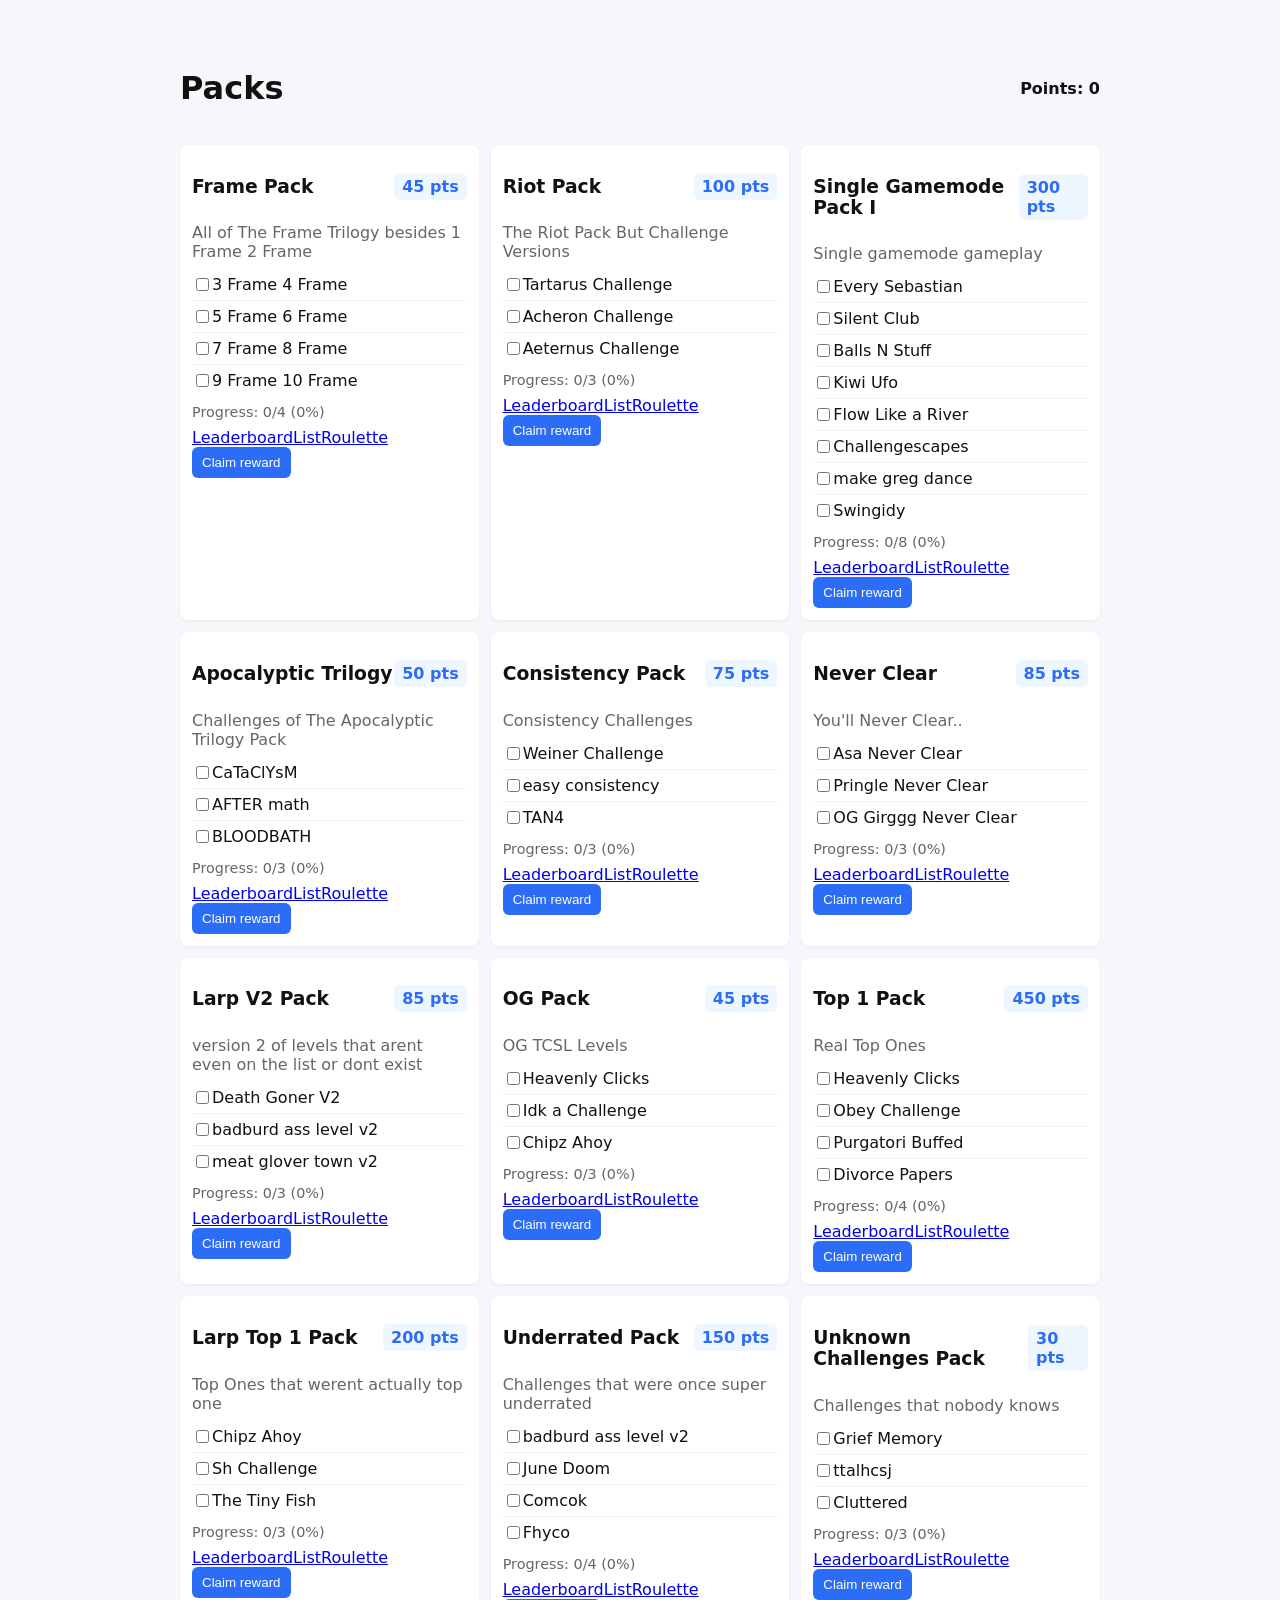
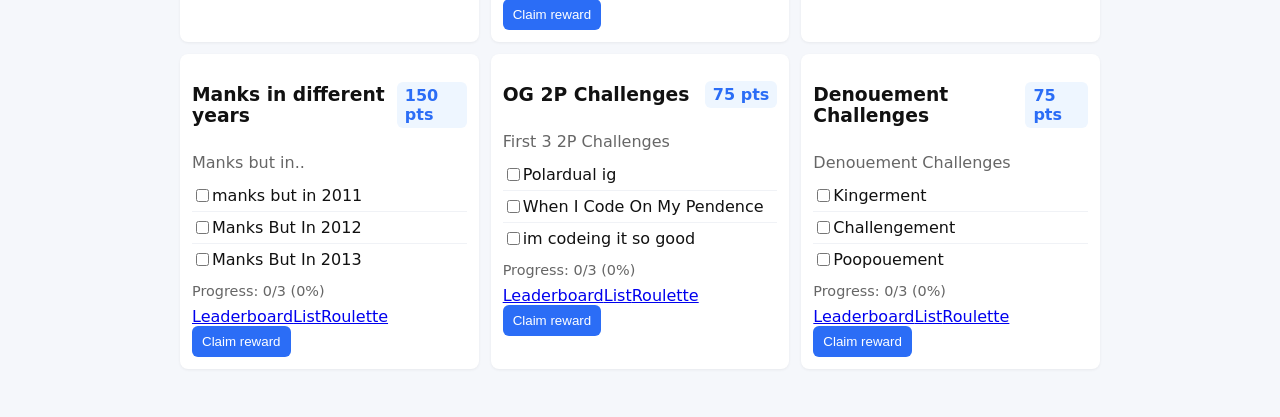
==== public/packs.html @ 5e1e385f "Initial commit" ====
<!doctype html>
<html>
<head>
  <meta charset="utf-8" />
  <meta name="viewport" content="width=device-width,initial-scale=1" />
  <title>Packs — The Challenge Server List</title>
  <link rel="stylesheet" href="/public/css/packs.css" />
</head>
<body>
  <main class="container">
    <header>
      <h1>Packs</h1>
      <div id="points" class="points">Points: <span id="points-count">0</span></div>
    </header>

    <section id="packs-container" class="packs"></section>
  </main>

  <script src="/public/js/packs.js"></script>
</body>
</html>
---- public/css/packs.css ----
:root{--card-bg:#fff;--accent:#2b6df6;--muted:#666}
body{font-family:Inter,system-ui,Segoe UI,Roboto,Arial;margin:0;background:#f5f7fb;color:#111}
.container{max-width:920px;margin:36px auto;padding:12px}
header{display:flex;align-items:center;justify-content:space-between;margin-bottom:16px}
.points{font-weight:600}
.packs{display:grid;grid-template-columns:repeat(auto-fit,minmax(260px,1fr));gap:12px}
.pack-card{background:var(--card-bg);border-radius:8px;padding:12px;box-shadow:0 1px 3px rgba(0,0,0,0.06)}
.pack-header{display:flex;justify-content:space-between;align-items:center}
.pack-desc{color:var(--muted);margin:8px 0}
.levels{list-style:none;padding:0;margin:0 0 8px 0}
.levels li{display:flex;align-items:center;padding:6px 0;border-top:1px solid #f0f2f6}
.levels li:first-child{border-top:0}
.pack-progress{font-size:0.9rem;color:var(--muted);margin-bottom:8px}
.claim-btn{background:var(--accent);color:#fff;border:0;padding:8px 10px;border-radius:6px;cursor:pointer}
.claimed{opacity:0.6}
.reward{background:#eef6ff;color:var(--accent);padding:4px 8px;border-radius:6px;font-weight:600}
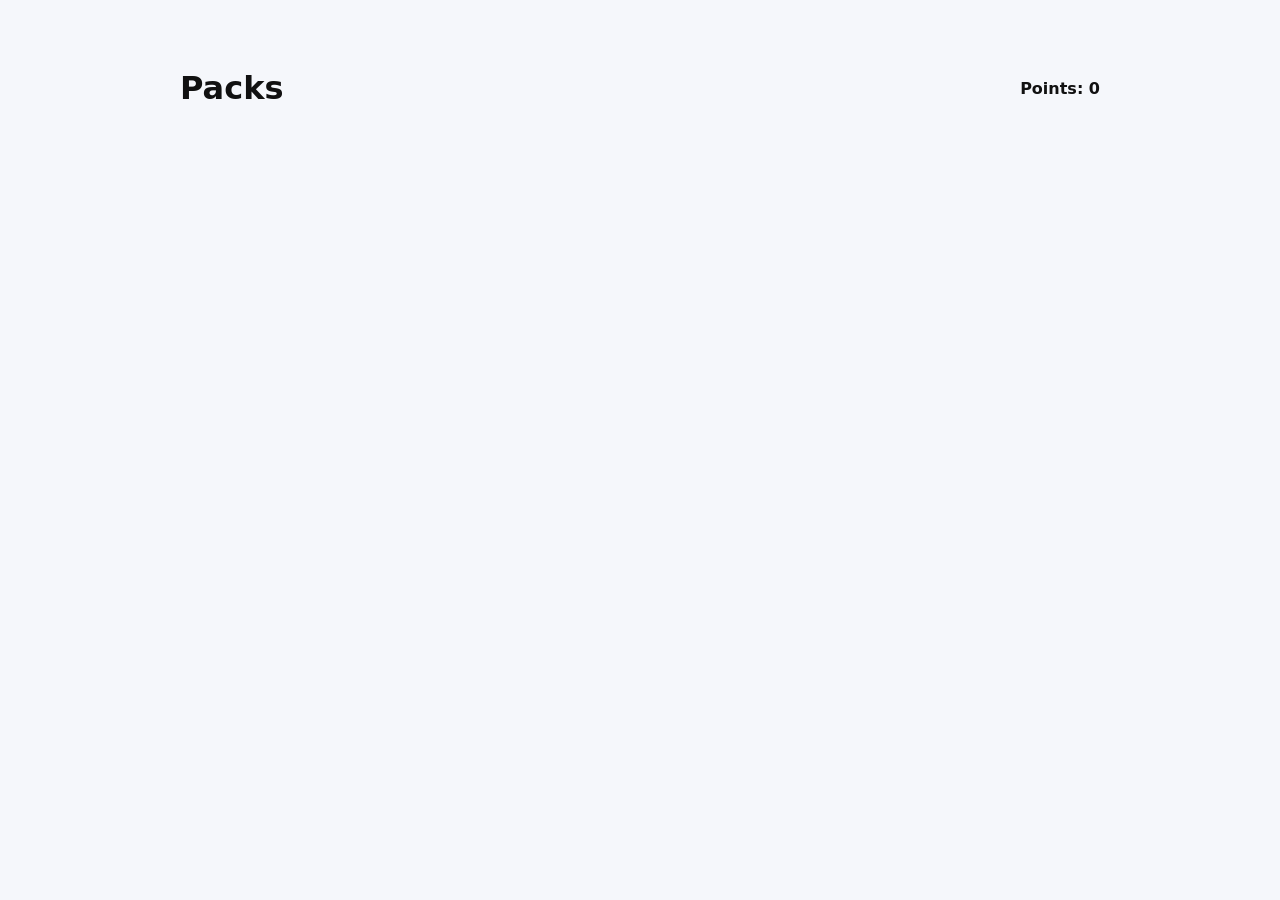
==== commit 6d8466a0: "Update packs.html" ====
--- a/public/packs.html
+++ b/public/packs.html
@@ -3,7 +3,7 @@
 <head>
   <meta charset="utf-8" />
   <meta name="viewport" content="width=device-width,initial-scale=1" />
-  <title>Packs — The Challenge Server List</title>
+  <title>Packs — The Long Levels Server List</title>
   <link rel="stylesheet" href="/public/css/packs.css" />
 </head>
 <body>
